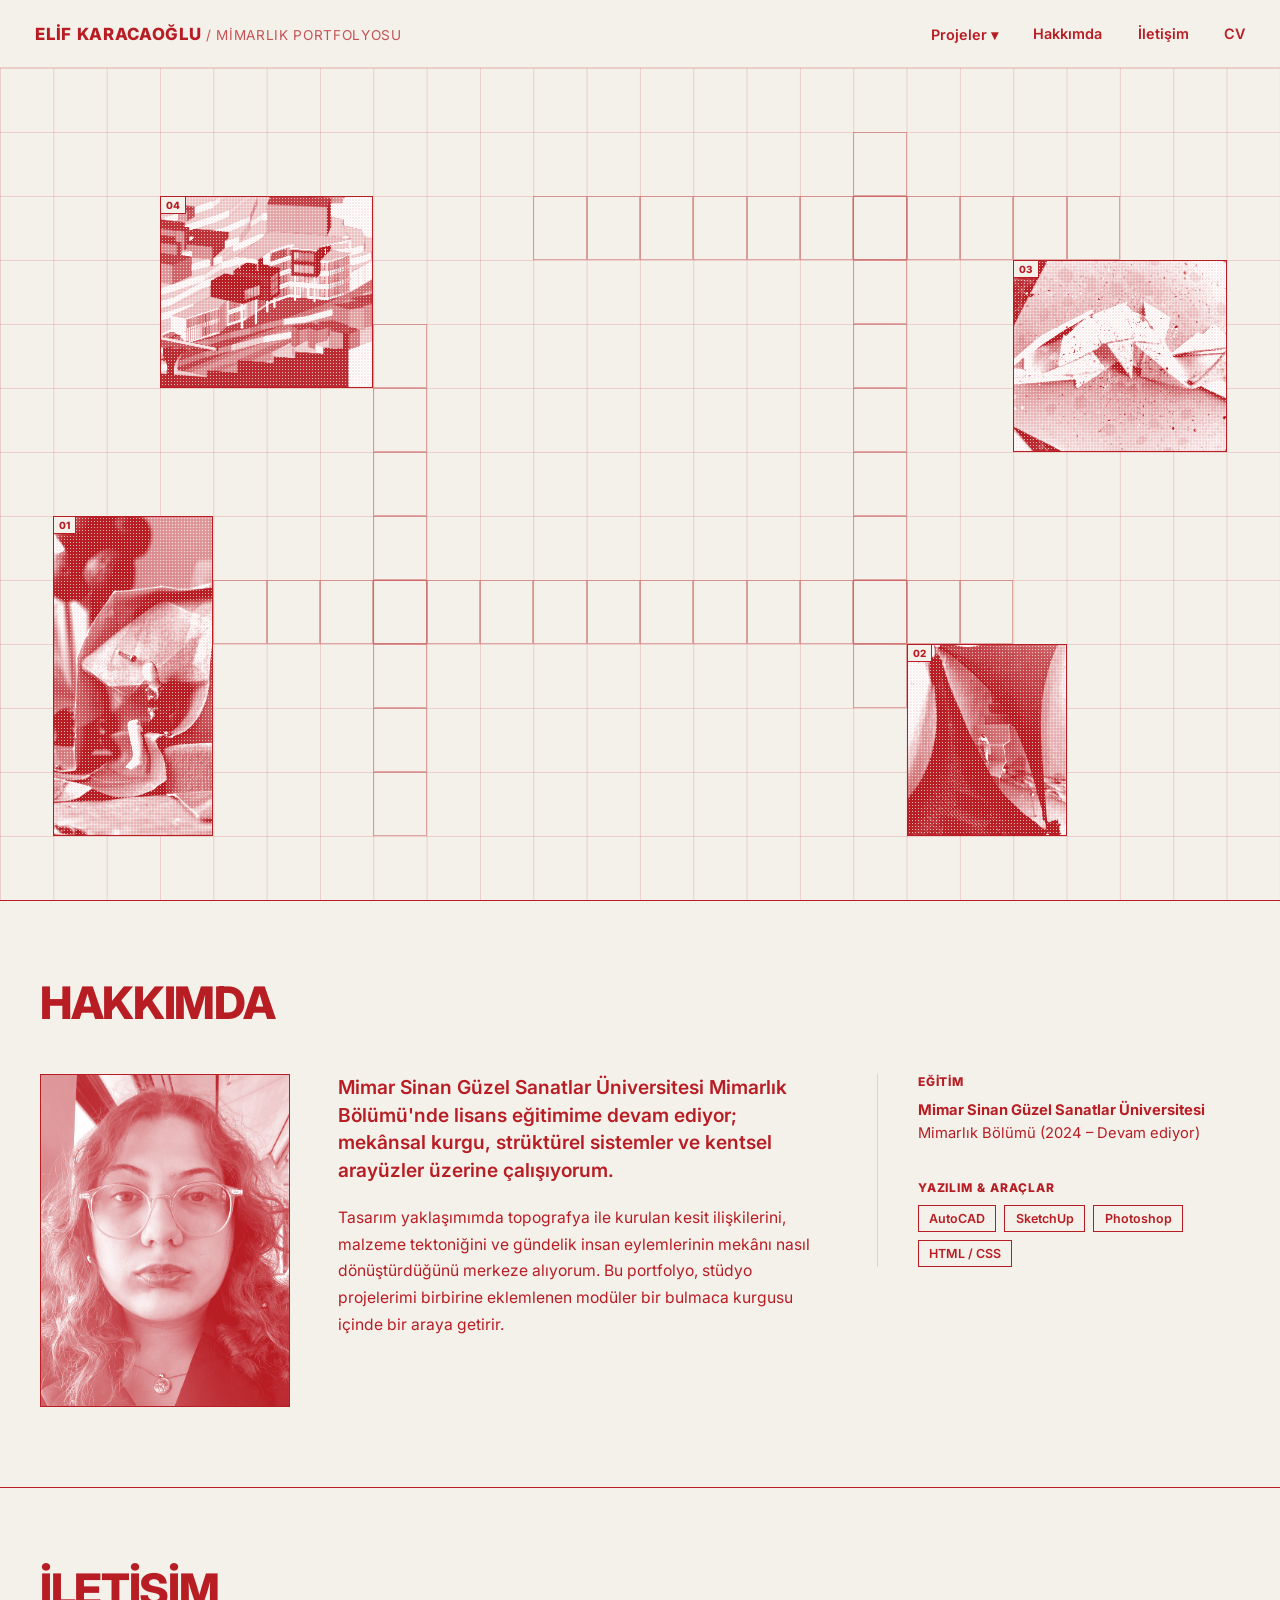
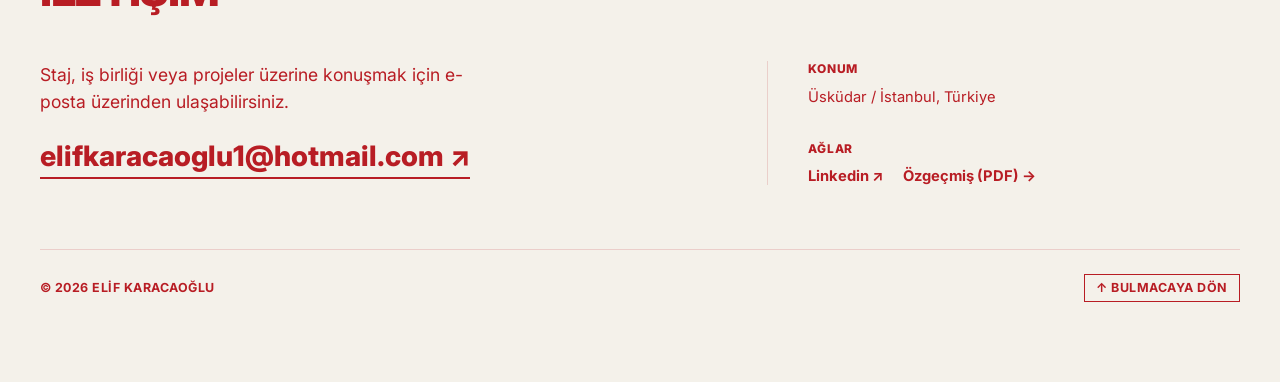
==== index.html @ 8472813e "Add files via upload" ====
<!DOCTYPE html>
<html lang="tr">
<head>
  <meta charset="UTF-8">
  <meta name="viewport" content="width=device-width, initial-scale=1.0">
  <title>Elif Karacaoğlu | Mimari Portfolyo</title>
  <link rel="preconnect" href="https://fonts.googleapis.com">
  <link rel="preconnect" href="https://fonts.gstatic.com" crossorigin>
  <link href="https://fonts.googleapis.com/css2?family=Inter:wght@400;500;700;800&display=swap" rel="stylesheet">
  <link rel="stylesheet" href="styles.css">
</head>
<body id="ust">

  <!-- ÜST MENÜ -->
  <header class="top-nav">
    <input type="checkbox" id="menu-toggle" class="menu-toggle">
    <label for="menu-toggle" class="hamburger" aria-label="Menüyü Aç">
      <span></span>
      <span></span>
      <span></span>
    </label>

    <a href="#ust" class="brand-name">ELİF KARACAOĞLU <span class="brand-sub">/ MİMARLIK PORTFOLYOSU</span></a>

    <nav class="nav-links">
      <div class="dropdown">
        <button class="drop-btn">Projeler ▾</button>
        <div class="dropdown-content">
          <a href="eylemleri-bukmek.html">01. Eylemleri Bükmek</a>
          <a href="parazit-membranlar.html">02. Parazit Membranlar</a>
          <a href="denge-kabugu.html">03. Denge Kabuğu</a>
          <a href="derkenar.html">04. Derkenar</a>
        </div>
      </div>
      <a href="#hakkimda">Hakkımda</a>
      <a href="#iletisim">İletişim</a>
      <!-- Aynı pencerede doğrudan PDF açar (cv.pdf dosyasını index.html yanına koymalısın) -->
      <a href="ElifKARACAOĞLU_CV.pdf" target="_blank">CV</a>
    </nav>
  </header>

  <!-- 1. EKRAN: TAM EKRAN 24x13 ÇENGEL BULMACA IZGARA ALANI -->
  <main class="crossword-grid">

    <!-- 01. EYLEMLERİ BÜKMEK -->
    <input type="radio" name="mobile-clue" id="clue-1" class="clue-radio">
    <a href="eylemleri-bukmek.html" class="project-pair">
      <div class="image-block img-eylemler">
        <span class="img-tag">01</span>
        <img src="merhaba.jpeg" alt="Eylemleri Bükmek Projesi">
      </div>
      <div class="word-strip word-eylemler">
        <span class="letter-cell">E</span>
        <span class="letter-cell">Y</span>
        <span class="letter-cell">L</span>
        <span class="letter-cell">E</span>
        <span class="letter-cell">M</span>
        <span class="letter-cell">L</span>
        <span class="letter-cell">E</span>
        <span class="letter-cell">R</span>
        <span class="letter-cell">İ</span>
        <span class="letter-cell">B</span>
        <span class="letter-cell">Ü</span>
        <span class="letter-cell">K</span>
        <span class="letter-cell">M</span>
        <span class="letter-cell">E</span>
        <span class="letter-cell">K</span>
      </div>
    </a>
    <label for="clue-1" class="mobile-tap-trigger img-eylemler" aria-label="01 İpucunu Aç"></label>

    <!-- 02. PARAZİT MEMBRANLAR -->
    <input type="radio" name="mobile-clue" id="clue-2" class="clue-radio">
    <a href="parazit-membranlar.html" class="project-pair">
      <div class="image-block img-parazit">
        <span class="img-tag">02</span>
        <img src="dört.jpeg" alt="Parazit Membranlar Projesi">
      </div>
      <div class="word-strip word-parazit">
        <span class="letter-cell">P</span>
        <span class="letter-cell">A</span>
        <span class="letter-cell">R</span>
        <span class="letter-cell">A</span>
        <span class="letter-cell">Z</span>
        <span class="letter-cell">İ</span>
        <span class="letter-cell">T</span>
        <span class="letter-cell">M</span>
        <span class="letter-cell">.</span>
      </div>
    </a>
    <label for="clue-2" class="mobile-tap-trigger img-parazit" aria-label="02 İpucunu Aç"></label>

    <!-- 03. DENGE KABUĞU -->
    <input type="radio" name="mobile-clue" id="clue-3" class="clue-radio">
    <a href="denge-kabugu.html" class="project-pair">
      <div class="image-block img-denge">
        <span class="img-tag">03</span>
        <img src="üç.jpg" alt="Denge Kabuğu Projesi">
      </div>
      <div class="word-strip word-denge">
        <span class="letter-cell">D</span>
        <span class="letter-cell">E</span>
        <span class="letter-cell">N</span>
        <span class="letter-cell">G</span>
        <span class="letter-cell">E</span>
        <span class="letter-cell">K</span>
        <span class="letter-cell">A</span>
        <span class="letter-cell">B</span>
        <span class="letter-cell">U</span>
        <span class="letter-cell">Ğ</span>
        <span class="letter-cell">U</span>
      </div>
    </a>
    <label for="clue-3" class="mobile-tap-trigger img-denge" aria-label="03 İpucunu Aç"></label>

    <!-- 04. DERKENAR -->
    <input type="radio" name="mobile-clue" id="clue-4" class="clue-radio">
    <a href="derkenar.html" class="project-pair">
      <div class="image-block img-derkenar">
        <span class="img-tag">04</span>
        <img src="model.jpg" alt="Derkenar Projesi">
      </div>
      <div class="word-strip word-derkenar">
        <span class="letter-cell">D</span>
        <span class="letter-cell">E</span>
        <span class="letter-cell">R</span>
        <span class="letter-cell">K</span>
        <span class="letter-cell">E</span>
        <span class="letter-cell">N</span>
        <span class="letter-cell">A</span>
        <span class="letter-cell">R</span>
      </div>
    </a>
    <label for="clue-4" class="mobile-tap-trigger img-derkenar" aria-label="04 İpucunu Aç"></label>

  </main>

  <!-- 2. BÖLÜM: HAKKIMDA (SOLDA FOTOĞRAF + ORTADA METİN + SAĞDA EĞİTİM & ARAÇLAR) -->
  <section id="hakkimda" class="editorial-section">
    <div class="section-inner">
      <div class="section-header">
        <h2>HAKKIMDA</h2>
      </div>

      <div class="about-grid">
        <!-- SOL SÜTUN: PROFİL FOTOĞRAFI -->
        <div class="about-photo">
          <!-- Kendi fotoğrafını index.html ile aynı klasöre koyup adını buraya yaz -->
          <img src="kendim.jpeg" alt="Elif Karacaoğlu">
        </div>

        <!-- ORTA SÜTUN: BİYOGRAFİ METNİ -->
        <div class="about-bio">
          <p class="lead-text">
            Mimar Sinan Güzel Sanatlar Üniversitesi Mimarlık Bölümü'nde lisans eğitimime devam ediyor; mekânsal kurgu, strüktürel sistemler ve kentsel arayüzler üzerine çalışıyorum.
          </p>
          <p>
            Tasarım yaklaşımımda topografya ile kurulan kesit ilişkilerini, malzeme tektoniğini ve gündelik insan eylemlerinin mekânı nasıl dönüştürdüğünü merkeze alıyorum. Bu portfolyo, stüdyo projelerimi birbirine eklemlenen modüler bir bulmaca kurgusu içinde bir araya getirir.
          </p>
        </div>

        <!-- SAĞ SÜTUN: EĞİTİM VE YAZILIMLAR -->
        <div class="about-meta">
          <div class="meta-group">
            <h3>EĞİTİM</h3>
            <p><strong>Mimar Sinan Güzel Sanatlar Üniversitesi</strong><br>Mimarlık Bölümü (2024 – Devam ediyor)</p>
          </div>

          <div class="meta-group">
            <h3>YAZILIM & ARAÇLAR</h3>
            <ul class="tag-list">
              <li>AutoCAD</li>
              <li>SketchUp</li>
              <li>Photoshop</li>
              <li>HTML / CSS</li>
            </ul>
          </div>
        </div>
      </div>
    </div>
  </section>

  <!-- 3. BÖLÜM: İLETİŞİM -->
  <section id="iletisim" class="editorial-section contact-section">
    <div class="section-inner">
      <div class="section-header">
        <h2>İLETİŞİM</h2>
      </div>

      <div class="contact-grid">
        <div class="contact-statement">
          <p>Staj, iş birliği veya projeler üzerine konuşmak için e-posta üzerinden ulaşabilirsiniz.</p>
          <a href="mailto:elifkaracaoglu1@hotmail.com" class="mail-link">elifkaracaoglu1@hotmail.com ↗</a>
        </div>

        <div class="contact-links">
          <div class="meta-group">
            <h3>KONUM</h3>
            <p>Üsküdar / İstanbul, Türkiye</p>
          </div>
          <div class="meta-group">
            <h3>AĞLAR</h3>
            <div class="social-row">
              <a href="https://www.linkedin.com/in/elif-karacaoğlu-8b605b373" target="_blank" rel="noopener">Linkedin ↗</a>
              <a href="cv.pdf">Özgeçmiş (PDF) →</a>
            </div>
          </div>
        </div>
      </div>

      <footer class="bottom-bar">
        <span>© 2026 ELİF KARACAOĞLU</span>
        <a href="#ust" class="back-to-top">↑ BULMACAYA DÖN</a>
      </footer>
    </div>
  </section>

</body>
</html>
---- styles.css ----
:root {
  --bg-paper: #F4F1EA;                   /* Sıcak kağıt zemini */
  --ink-red: #B81D24;                    /* Monokrom baskı kırmızısı */
  --grid-faint: rgba(184, 29, 36, 0.16); /* Silik arka plan ızgarası */
  --nav-height: 68px;
}

* {
  box-sizing: border-box;
  margin: 0;
  padding: 0;
}

/* =========================================================
   YUMUŞAK KAYDIRMA VE TEMEL SAYFA YAPISI
   ========================================================= */
html {
  scroll-behavior: smooth;
  background-color: var(--bg-paper);
}

body {
  width: 100%;
  overflow-x: hidden;
  background-color: var(--bg-paper);
  color: var(--ink-red);
  font-family: 'Inter', -apple-system, BlinkMacSystemFont, sans-serif;
}

/* =========================================================
   ÜST MENÜ (YAPIŞKAN NAVBAR)
   ========================================================= */
.top-nav {
  height: var(--nav-height);
  width: 100%;
  background-color: var(--bg-paper);
  border-bottom: 1px solid var(--grid-faint);
  padding: 0 2.2rem;
  display: flex;
  align-items: center;
  justify-content: space-between;
  position: sticky;
  top: 0;
  z-index: 30;
}

.brand-name {
  text-decoration: none;
  color: var(--ink-red);
  font-weight: 800;
  font-size: 1.05rem;
  letter-spacing: 0.04em;
}

.brand-sub {
  font-weight: 400;
  font-size: 0.85rem;
  opacity: 0.75;
}

.nav-links {
  display: flex;
  align-items: center;
  gap: 2.2rem;
}

.nav-links a, .drop-btn {
  text-decoration: none;
  color: var(--ink-red);
  font-size: 0.9rem;
  font-weight: 600;
  background: none;
  border: none;
  cursor: pointer;
  font-family: inherit;
  transition: opacity 0.2s ease;
}

.nav-links a:hover, .drop-btn:hover {
  opacity: 0.6;
}

.dropdown {
  position: relative;
  display: inline-block;
}

.dropdown-content {
  display: none;
  position: absolute;
  right: 0;
  top: 100%;
  padding-top: 0.75rem;
  min-width: 220px;
  z-index: 40;
}

.dropdown-content a {
  display: block;
  background-color: var(--bg-paper);
  border: 1px solid var(--ink-red);
  border-bottom: none;
  padding: 0.65rem 0.9rem;
  font-size: 0.82rem;
}

.dropdown-content a:last-child {
  border-bottom: 1px solid var(--ink-red);
}

.dropdown-content a:hover {
  background-color: var(--ink-red);
  color: var(--bg-paper);
  opacity: 1;
}

.dropdown:hover .dropdown-content {
  display: block;
}

.menu-toggle, .hamburger {
  display: none;
}

/* =========================================================
   1. EKRAN: 24x13 TAM EKRAN ÇENGEL BULMACA IZGARA ALANI
   ========================================================= */
.crossword-grid {
  width: 100%;
  height: calc(100vh - var(--nav-height));
  display: grid;
  grid-template-columns: repeat(24, 1fr);
  grid-template-rows: repeat(13, 1fr);
  position: relative;

  background-image:
    linear-gradient(to right, var(--grid-faint) 1px, transparent 1px),
    linear-gradient(to bottom, var(--grid-faint) 1px, transparent 1px);
  background-size: calc(100% / 24) calc(100% / 13);
}

.project-pair {
  display: contents;
  text-decoration: none;
  color: inherit;
}

.word-strip {
  display: grid;
  z-index: 5;
}

/* Başlangıçta harfler gizli, sadece boş bulmaca kutuları görünür */
.letter-cell {
  display: flex;
  align-items: center;
  justify-content: center;
  font-weight: 800;
  font-size: clamp(0.95rem, 1.45vw, 1.55rem);
  color: transparent;
  border: 1px solid rgba(184, 29, 36, 0.35);
  text-transform: uppercase;
  user-select: none;
  transition: background-color 0.25s ease, color 0.25s ease, border-color 0.25s ease;
}

/* Fotoğrafın üzerine gelindiğinde arka plan zeminle aynı kalır, harfler kırmızı görünür */
.image-block:hover + .word-strip .letter-cell {
  background-color: var(--bg-paper);
  color: var(--ink-red);
  border-color: var(--ink-red);
}

/* =========================================================
   NOKTALAŞMIŞ (HALFTONE / RISOGRAPH) KIRMIZI FOTOĞRAF KUTULARI
   ========================================================= */
.image-block {
  border: 1px solid var(--ink-red);
  overflow: hidden;
  background-color: var(--ink-red);
  position: relative;
  z-index: 2;
  transition: background-color 0.35s ease;
}

.img-tag {
  position: absolute;
  top: 0;
  left: 0;
  background-color: var(--bg-paper);
  color: var(--ink-red);
  border-right: 1px solid var(--ink-red);
  border-bottom: 1px solid var(--ink-red);
  padding: 2px 5px;
  font-size: 0.62rem;
  font-weight: 800;
  z-index: 4;
}

.image-block img {
  width: 100%;
  height: 100%;
  object-fit: cover;
  display: block;
  filter: grayscale(100%) contrast(175%) brightness(112%);
  mix-blend-mode: screen;
  transition: filter 0.35s ease, transform 0.4s ease;
}

.image-block::after {
  content: "";
  position: absolute;
  inset: 0;
  pointer-events: none;
  background-image:
    radial-gradient(rgba(244, 241, 234, 0.72) 1px, transparent 1px),
    radial-gradient(rgba(184, 29, 36, 0.35) 1px, transparent 1px);
  background-size: 3px 3px;
  background-position: 0 0, 1.5px 1.5px;
  z-index: 3;
  transition: opacity 0.35s ease;
}

.project-pair:hover .image-block {
  background-color: transparent;
}

.project-pair:hover .image-block img {
  filter: grayscale(0%) contrast(100%) brightness(100%);
  mix-blend-mode: normal;
  transform: scale(1.03);
}

.project-pair:hover .image-block::after {
  opacity: 0;
}

/* =========================================================
   ÇİZİMDEKİ KOORDİNAT YERLEŞİMLERİ (24x13)
   ========================================================= */
.img-eylemler {
  grid-column: 2 / 5;
  grid-row: 8 / 13;
}
.word-eylemler {
  grid-column: 5 / 20;
  grid-row: 9;
  grid-template-columns: repeat(15, 1fr);
}

.img-parazit {
  grid-column: 18 / 21;
  grid-row: 10 / 13;
}
.word-parazit {
  grid-column: 17;
  grid-row: 2 / 11;
  grid-template-rows: repeat(9, 1fr);
}

.img-denge {
  grid-column: 20 / 24;
  grid-row: 4 / 7;
}
.word-denge {
  grid-column: 11 / 22;
  grid-row: 3;
  grid-template-columns: repeat(11, 1fr);
}

.img-derkenar {
  grid-column: 4 / 8;
  grid-row: 3 / 6;
}
.word-derkenar {
  grid-column: 8;
  grid-row: 5 / 13;
  grid-template-rows: repeat(8, 1fr);
}

/* =========================================================
   IZGARA SONRASI BÖLÜMLER: HAKKIMDA VE İLETİŞİM
   ========================================================= */
.editorial-section {
  width: 100%;
  border-top: 1px solid var(--ink-red);
  padding: 5rem 2.2rem;
  scroll-margin-top: var(--nav-height);
}

.section-inner {
  max-width: 1200px;
  margin: 0 auto;
}

.section-header {
  margin-bottom: 3rem;
}

.section-index {
  display: block;
  font-size: 0.75rem;
  font-weight: 700;
  letter-spacing: 0.08em;
  margin-bottom: 0.4rem;
}

.section-header h2 {
  font-size: clamp(2rem, 3.5vw, 3.2rem);
  font-weight: 800;
  letter-spacing: -0.03em;
  line-height: 1;
}

/* Hakkımda 3 Sütunlu Düzen (Sol: Fotoğraf / Orta: Metin / Sağ: Eğitim & Araçlar) */
.about-grid {
  display: grid;
  grid-template-columns: 250px 1.35fr 1fr;
  gap: 3rem;
  align-items: start;
}

.about-photo {
  width: 100%;
  aspect-ratio: 3 / 4;
  border: 1px solid var(--ink-red);
  background-color: var(--ink-red);
  overflow: hidden;
  position: relative;
}

.about-photo img {
  width: 100%;
  height: 100%;
  object-fit: cover;
  display: block;
  filter: grayscale(100%) contrast(135%) brightness(106%);
  mix-blend-mode: screen;
  transition: filter 0.35s ease, mix-blend-mode 0.35s ease;
}

/* Fotoğrafın üzerine gelindiğinde gerçek renklerine döner */
.about-photo:hover {
  background-color: transparent;
}

.about-photo:hover img {
  filter: grayscale(0%) contrast(100%) brightness(100%);
  mix-blend-mode: normal;
}

.about-bio {
  display: flex;
  flex-direction: column;
  gap: 1.25rem;
  font-size: 0.98rem;
  line-height: 1.7;
}

.about-bio .lead-text {
  font-size: 1.2rem;
  font-weight: 600;
  line-height: 1.45;
}

.about-meta {
  display: flex;
  flex-direction: column;
  gap: 2.2rem;
  border-left: 1px solid var(--grid-faint);
  padding-left: 2.5rem;
}

.meta-group h3 {
  font-size: 0.75rem;
  font-weight: 800;
  letter-spacing: 0.08em;
  margin-bottom: 0.65rem;
}

.meta-group p {
  font-size: 0.92rem;
  line-height: 1.55;
}

.tag-list {
  list-style: none;
  display: flex;
  flex-wrap: wrap;
  gap: 0.5rem;
}

.tag-list li {
  border: 1px solid var(--ink-red);
  padding: 0.3rem 0.65rem;
  font-size: 0.78rem;
  font-weight: 600;
}

/* İletişim Bölümü */
.contact-grid {
  display: grid;
  grid-template-columns: 1.4fr 1fr;
  gap: 4rem;
  padding-bottom: 4rem;
}

.contact-statement p {
  font-size: 1.1rem;
  line-height: 1.55;
  max-width: 460px;
  margin-bottom: 1.5rem;
}

.mail-link {
  display: inline-block;
  font-size: clamp(1.2rem, 2.2vw, 1.95rem);
  font-weight: 800;
  color: var(--ink-red);
  text-decoration: none;
  border-bottom: 2px solid var(--ink-red);
  padding-bottom: 0.25rem;
  transition: background-color 0.2s ease, color 0.2s ease;
}

.mail-link:hover {
  background-color: var(--ink-red);
  color: var(--bg-paper);
}

.contact-links {
  display: flex;
  flex-direction: column;
  gap: 2rem;
  border-left: 1px solid var(--grid-faint);
  padding-left: 2.5rem;
}

.social-row {
  display: flex;
  flex-wrap: wrap;
  gap: 1.25rem;
}

.social-row a {
  color: var(--ink-red);
  text-decoration: none;
  font-size: 0.92rem;
  font-weight: 700;
}

.social-row a:hover {
  text-decoration: underline;
}

/* Alt Bilgi ve Yukarı Dönüş Çubuğu */
.bottom-bar {
  border-top: 1px solid var(--grid-faint);
  padding-top: 1.5rem;
  display: flex;
  justify-content: space-between;
  align-items: center;
  font-size: 0.78rem;
  font-weight: 700;
  letter-spacing: 0.04em;
}

.back-to-top {
  color: var(--ink-red);
  text-decoration: none;
  padding: 0.35rem 0.7rem;
  border: 1px solid var(--ink-red);
  transition: background-color 0.2s ease, color 0.2s ease;
}

.back-to-top:hover {
  background-color: var(--ink-red);
  color: var(--bg-paper);
}

/* =========================================================
   PROJE DETAY SAYFASI DÜZENİ (FOTOĞRAF YANINA YAZI)
   ========================================================= */

.project-detail-container {
  max-width: 1360px;
  width: 100%;
  margin: 0 auto;
  padding: 3rem 2.2rem 5rem;
  display: grid;
  grid-template-columns: minmax(0, 1.45fr) 1fr; /* Yatay kaydırmanın taşmasını kesin olarak önler */
  gap: 4rem;
  align-items: start;
}

.detail-gallery {
  display: flex;
  flex-direction: column; /* Kategorileri alt alta dizer */
  gap: 2.5rem;
  width: 100%;
  min-width: 0;
}

/* Her kategori kutusu kendi içinde sağa doğru kaydırılır */
.detail-figure {
  display: inline-grid;
  grid-auto-flow: column;
  grid-template-rows: auto auto;
  column-gap: 0.75rem;
  width: fit-content;
  max-width: 100%; /* Sütun genişliğini aştığı anda yatay kaydırmayı başlatır */
  overflow-x: auto;
  border: 1px solid var(--ink-red);
  background-color: var(--bg-paper);
  scroll-snap-type: x mandatory;
  scrollbar-width: thin;
  scrollbar-color: var(--ink-red) transparent;
}

.detail-figure::-webkit-scrollbar {
  height: 5px;
}

.detail-figure::-webkit-scrollbar-track {
  background: var(--grid-faint);
}

.detail-figure::-webkit-scrollbar-thumb {
  background: var(--ink-red);
}

.detail-figure img {
  grid-row: 1;
  height: 360px;
  width: auto;
  display: block;
  scroll-snap-align: start;
}

.detail-figure figcaption {
  grid-row: 2;
  grid-column: 1 / -1;
  padding: 0.65rem 0.9rem;
  font-size: 0.78rem;
  font-weight: 600;
  border-top: 1px solid var(--ink-red);
  letter-spacing: 0.02em;
}

.detail-info {
  position: sticky;
  top: calc(var(--nav-height) + 3rem);
  display: flex;
  flex-direction: column;
  gap: 1.75rem;
}

.detail-kicker {
  font-size: 0.78rem;
  font-weight: 700;
  letter-spacing: 0.08em;
  text-transform: uppercase;
}

.detail-title {
  font-size: clamp(2rem, 3.2vw, 3rem);
  font-weight: 800;
  line-height: 1.02;
  letter-spacing: -0.03em;
  margin-top: 0.35rem;
}

.spec-list {
  border-top: 1px solid var(--ink-red);
  border-bottom: 1px solid var(--ink-red);
  padding: 1rem 0;
  display: grid;
  grid-template-columns: 1fr 1fr;
  gap: 0.85rem 1.5rem;
  font-size: 0.84rem;
}

.spec-item span {
  display: block;
  font-size: 0.7rem;
  text-transform: uppercase;
  opacity: 0.7;
  margin-bottom: 0.15rem;
}

.detail-description {
  font-size: 0.95rem;
  line-height: 1.65;
  display: flex;
  flex-direction: column;
  gap: 1rem;
}

.detail-nav-footer {
  display: flex;
  justify-content: space-between;
  padding-top: 1.5rem;
  border-top: 1px solid var(--grid-faint);
  font-size: 0.85rem;
  font-weight: 700;
}

.detail-nav-footer a {
  color: var(--ink-red);
  text-decoration: none;
}

.detail-nav-footer a:hover {
  text-decoration: underline;
}

.clue-radio,
.mobile-tap-trigger,
.mobile-open-badge {
  display: none;
}


/* =========================================================
   MOBİL UYUMLULUK (768px ve altı)
   ========================================================= */
@media (max-width: 768px) {
  .top-nav {
    padding: 0 1.25rem;
  }

  .brand-sub {
    display: none;
  }

  .hamburger {
    display: flex;
    flex-direction: column;
    justify-content: space-between;
    width: 24px;
    height: 16px;
    cursor: pointer;
  }

  .hamburger span {
    display: block;
    height: 2px;
    width: 100%;
    background-color: var(--ink-red);
  }

  .nav-links {
    display: none;
    position: absolute;
    top: var(--nav-height);
    left: 0;
    width: 100%;
    background-color: var(--bg-paper);
    border-bottom: 1px solid var(--ink-red);
    flex-direction: column;
    align-items: flex-start;
    padding: 1.25rem;
    gap: 1rem;
  }

  .menu-toggle:checked ~ .nav-links {
    display: flex;

  }

/* Mobil menüde Projeler listesinin sola taşmasını önler ve alta doğru açar */
  .dropdown {
    width: 100%;
  }

  .dropdown-content {
    position: static;
    width: 100%;
    min-width: unset;
    padding-top: 0.6rem;
    padding-left: 0.75rem;
  }

  .dropdown:hover .dropdown-content,
  .dropdown:focus-within .dropdown-content {
    display: block;
  }

 /* MOBİL DİKEY 18x26 ÇENGEL BULMACA DÜZENİ */
  .crossword-grid {
    height: calc(100svh - var(--nav-height));
    min-height: 620px;
    grid-template-columns: repeat(19, 1fr);
    grid-template-rows: repeat(26, 1fr);
    background-size: calc(100% / 19) calc(100% / 26);
  }

.letter-cell {
    font-size: 0.72rem;
  }

  /* Fotoğrafın üzerine oturan ilk dokunma katmanı */
  .mobile-tap-trigger {
    display: block;
    z-index: 10;
    cursor: pointer;
  }

  /* İlk dokunuşta harfleri kırmızı olarak açar */
  .clue-radio:checked + .project-pair .letter-cell {
    background-color: var(--bg-paper);
    color: var(--ink-red);
    border-color: var(--ink-red);
  }

  /* İlk dokunuşta fotoğrafı renklendirir */
  .clue-radio:checked + .project-pair .image-block {
    background-color: transparent;
  }

  .clue-radio:checked + .project-pair .image-block img {
    filter: grayscale(0%) contrast(100%) brightness(100%);
    mix-blend-mode: normal;
  }

  .clue-radio:checked + .project-pair .image-block::after {
    opacity: 0;
  }

  /* İlk dokunuştan sonra koruma katmanını kaldırır ki 2. dokunuşta link açılsın */
  .clue-radio:checked + .project-pair + .mobile-tap-trigger {
    display: none;
  }

  .clue-radio:checked + .project-pair .mobile-open-badge {
    display: block;
    position: absolute;
    bottom: 0;
    right: 0;
    background-color: var(--ink-red);
    color: var(--bg-paper);
    font-size: 0.6rem;
    font-weight: 700;
    padding: 3px 6px;
    z-index: 5;
  }

  /* 01. EYLEMLERİ BÜKMEK */
  .img-eylemler {
    grid-column: 2 / 5;
    grid-row: 17 / 24;
  }
  .word-eylemler {
    grid-column: 2 / 17;
    grid-row: 16;
  }

  /* 02. PARAZİT MEMBRANLAR */
  .img-parazit {
    grid-column: 11 / 18;
    grid-row: 18 / 25;
  }
  .word-parazit {
    grid-column: 14;
    grid-row: 9 / 18;
  }

  /* 03. DENGE KABUĞU */
  .img-denge {
    grid-column: 12 / 18;
    grid-row: 3 / 9;
  }
  .word-denge {
    grid-column: 8 / 19;
    grid-row: 10;
  }

  /* 04. DERKENAR */
  .img-derkenar {
    grid-column: 2 / 7;
    grid-row: 6 / 12;
  }
  .word-derkenar {
    grid-column: 5;
    grid-row: 12 / 20;
  }

  .editorial-section {
    padding: 3.5rem 1.25rem;
  }

  .about-grid,
  .contact-grid,
  .project-detail-container {
    grid-template-columns: 1fr;
    gap: 2.2rem;
  }

  .about-photo {
    max-width: 240px;
  }

  .about-meta,
  .contact-links {
    border-left: none;
    border-top: 1px solid var(--grid-faint);
    padding-left: 0;
    padding-top: 1.75rem;
  }

  .detail-info {
    position: static;
  }


  .detail-figure img {
    height: 280px;
  }

}
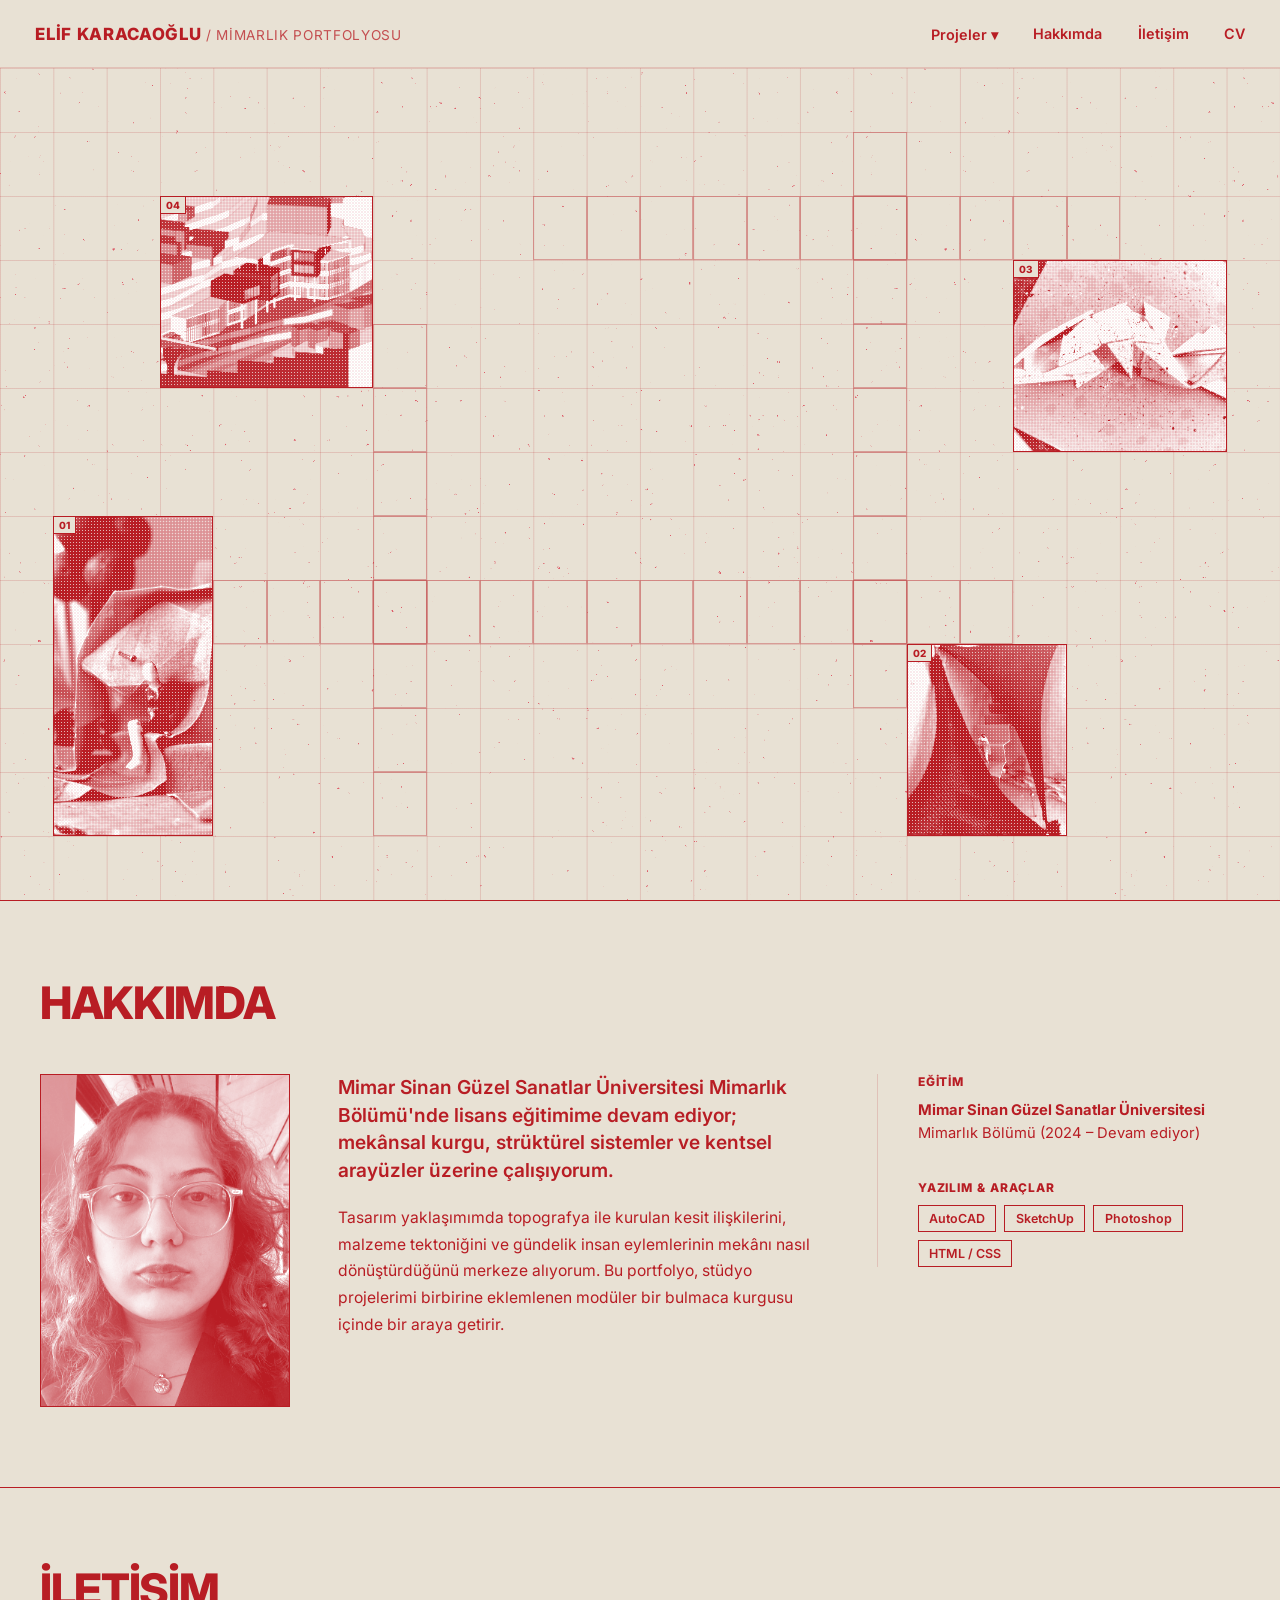
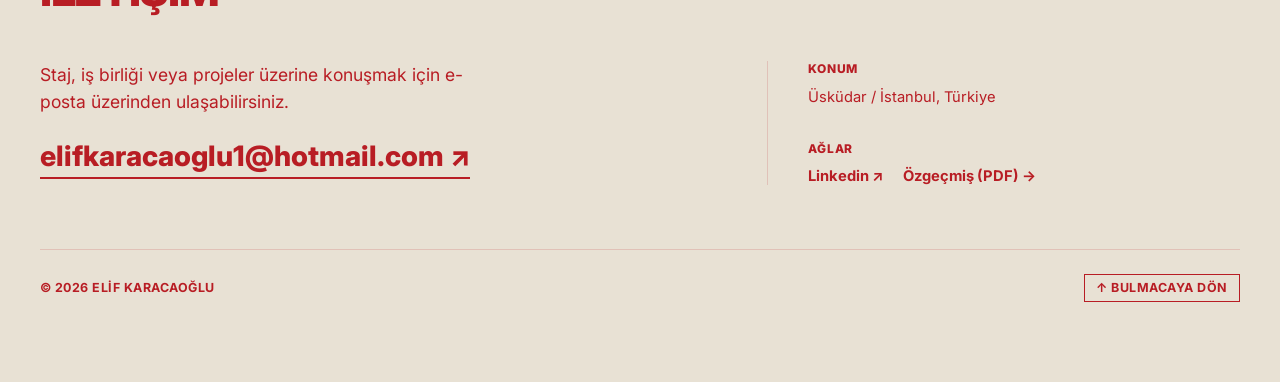
==== commit 6897fdeb: "Add files via upload" ====
--- a/index.html
+++ b/index.html
@@ -34,8 +34,7 @@
       </div>
       <a href="#hakkimda">Hakkımda</a>
       <a href="#iletisim">İletişim</a>
-      <!-- Aynı pencerede doğrudan PDF açar (cv.pdf dosyasını index.html yanına koymalısın) -->
-      <a href="ElifKARACAOĞLU_CV.pdf" target="_blank">CV</a>
+      <a href="elif-karacaoğlu-cv.pdf" target="_blank" rel="noopener noreferrer">CV</a>
     </nav>
   </header>
 
@@ -202,7 +201,7 @@
             <h3>AĞLAR</h3>
             <div class="social-row">
               <a href="https://www.linkedin.com/in/elif-karacaoğlu-8b605b373" target="_blank" rel="noopener">Linkedin ↗</a>
-              <a href="cv.pdf">Özgeçmiş (PDF) →</a>
+              <a href="elif-karacaoğlu-cv.pdf" target="_blank" rel="noopener noreferrer">Özgeçmiş (PDF) →</a>
             </div>
           </div>
         </div>
--- a/styles.css
+++ b/styles.css
@@ -1,5 +1,5 @@
 :root {
-  --bg-paper: #F4F1EA;                   /* Sıcak kağıt zemini */
+  --bg-paper: #e8e1d4;                   /* Sıcak kağıt zemini */
   --ink-red: #B81D24;                    /* Monokrom baskı kırmızısı */
   --grid-faint: rgba(184, 29, 36, 0.16); /* Silik arka plan ızgarası */
   --nav-height: 68px;
@@ -26,6 +26,7 @@
   color: var(--ink-red);
   font-family: 'Inter', -apple-system, BlinkMacSystemFont, sans-serif;
 }
+
 
 /* =========================================================
    ÜST MENÜ (YAPIŞKAN NAVBAR)
@@ -139,6 +140,17 @@
   background-size: calc(100% / 24) calc(100% / 13);
 }
 
+/* Sadece bulmaca alanının altında kalan kağıt noktalaşması */
+.crossword-grid::before {
+  content: "";
+  position: absolute;
+  inset: 0;
+  pointer-events: none;
+  z-index: 1; /* Fotoğrafların (2) ve harf kutularının (5) altında kalır */
+  opacity: 1;
+  background-image: url("data:image/svg+xml,%3Csvg viewBox='0 0 200 200' xmlns='http://www.w3.org/2000/svg'%3E%3Cfilter id='speckle'%3E%3CfeTurbulence type='turbulence' baseFrequency='0.85' numOctaves='2' stitchTiles='stitch'/%3E%3CfeColorMatrix type='matrix' values='0 0 0 0 0.72  0 0 0 0 0.11  0 0 0 0 0.14  8 0 0 0 -5.3'/%3E%3C/filter%3E%3Crect width='100%25' height='100%25' filter='url(%23speckle)'/%3E%3C/svg%3E");
+}
+
 .project-pair {
   display: contents;
   text-decoration: none;
@@ -150,7 +162,6 @@
   z-index: 5;
 }
 
-/* Başlangıçta harfler gizli, sadece boş bulmaca kutuları görünür */
 .letter-cell {
   display: flex;
   align-items: center;
@@ -161,15 +172,48 @@
   border: 1px solid rgba(184, 29, 36, 0.35);
   text-transform: uppercase;
   user-select: none;
-  transition: background-color 0.25s ease, color 0.25s ease, border-color 0.25s ease;
-}
-
-/* Fotoğrafın üzerine gelindiğinde arka plan zeminle aynı kalır, harfler kırmızı görünür */
-.image-block:hover + .word-strip .letter-cell {
+  transition: background-color 0.3s ease, color 0.3s ease, border-color 0.3s ease;
+  transition-delay: 0s;
+}
+
+.image-block:hover + .word-strip .letter-cell,
+.clue-radio:checked + .project-pair .word-strip .letter-cell {
   background-color: var(--bg-paper);
   color: var(--ink-red);
   border-color: var(--ink-red);
 }
+
+/* 0.07s aralıklarla daha yavaş ve akıcı sıralı açılış */
+.image-block:hover + .word-strip .letter-cell:nth-child(1),
+.clue-radio:checked + .project-pair .letter-cell:nth-child(1)  { transition-delay: 0.00s; }
+.image-block:hover + .word-strip .letter-cell:nth-child(2),
+.clue-radio:checked + .project-pair .letter-cell:nth-child(2)  { transition-delay: 0.07s; }
+.image-block:hover + .word-strip .letter-cell:nth-child(3),
+.clue-radio:checked + .project-pair .letter-cell:nth-child(3)  { transition-delay: 0.14s; }
+.image-block:hover + .word-strip .letter-cell:nth-child(4),
+.clue-radio:checked + .project-pair .letter-cell:nth-child(4)  { transition-delay: 0.21s; }
+.image-block:hover + .word-strip .letter-cell:nth-child(5),
+.clue-radio:checked + .project-pair .letter-cell:nth-child(5)  { transition-delay: 0.28s; }
+.image-block:hover + .word-strip .letter-cell:nth-child(6),
+.clue-radio:checked + .project-pair .letter-cell:nth-child(6)  { transition-delay: 0.35s; }
+.image-block:hover + .word-strip .letter-cell:nth-child(7),
+.clue-radio:checked + .project-pair .letter-cell:nth-child(7)  { transition-delay: 0.42s; }
+.image-block:hover + .word-strip .letter-cell:nth-child(8),
+.clue-radio:checked + .project-pair .letter-cell:nth-child(8)  { transition-delay: 0.49s; }
+.image-block:hover + .word-strip .letter-cell:nth-child(9),
+.clue-radio:checked + .project-pair .letter-cell:nth-child(9)  { transition-delay: 0.56s; }
+.image-block:hover + .word-strip .letter-cell:nth-child(10),
+.clue-radio:checked + .project-pair .letter-cell:nth-child(10) { transition-delay: 0.63s; }
+.image-block:hover + .word-strip .letter-cell:nth-child(11),
+.clue-radio:checked + .project-pair .letter-cell:nth-child(11) { transition-delay: 0.70s; }
+.image-block:hover + .word-strip .letter-cell:nth-child(12),
+.clue-radio:checked + .project-pair .letter-cell:nth-child(12) { transition-delay: 0.77s; }
+.image-block:hover + .word-strip .letter-cell:nth-child(13),
+.clue-radio:checked + .project-pair .letter-cell:nth-child(13) { transition-delay: 0.84s; }
+.image-block:hover + .word-strip .letter-cell:nth-child(14),
+.clue-radio:checked + .project-pair .letter-cell:nth-child(14) { transition-delay: 0.91s; }
+.image-block:hover + .word-strip .letter-cell:nth-child(15),
+.clue-radio:checked + .project-pair .letter-cell:nth-child(15) { transition-delay: 0.98s; }
 
 /* =========================================================
    NOKTALAŞMIŞ (HALFTONE / RISOGRAPH) KIRMIZI FOTOĞRAF KUTULARI
@@ -686,17 +730,28 @@
     display: block;
   }
 
- /* MOBİL DİKEY 18x26 ÇENGEL BULMACA DÜZENİ */
+/* MOBİL DİKEY 19x26 ÇENGEL BULMACA DÜZENİ */
   .crossword-grid {
     height: calc(100svh - var(--nav-height));
     min-height: 620px;
-    grid-template-columns: repeat(19, 1fr);
-    grid-template-rows: repeat(26, 1fr);
+    grid-template-columns: repeat(19, minmax(0, 1fr));
+    grid-template-rows: repeat(26, minmax(0, 1fr));
+    /* Safari alt-piksel kaymasını önlemek için ızgara çizgisini tam hücreye oturtur */
     background-size: calc(100% / 19) calc(100% / 26);
-  }
-
-.letter-cell {
+    background-position: top left;
+  }
+
+  .word-strip {
+    width: 100%;
+    height: 100%;
+  }
+
+  .letter-cell {
     font-size: 0.72rem;
+    width: 100%;
+    height: 100%;
+    min-width: 0;
+    min-height: 0;
   }
 
   /* Fotoğrafın üzerine oturan ilk dokunma katmanı */
@@ -745,7 +800,7 @@
     z-index: 5;
   }
 
-  /* 01. EYLEMLERİ BÜKMEK */
+ /* 01. EYLEMLERİ BÜKMEK (15 Harf - Yatay) */
   .img-eylemler {
     grid-column: 2 / 5;
     grid-row: 17 / 24;
@@ -753,9 +808,11 @@
   .word-eylemler {
     grid-column: 2 / 17;
     grid-row: 16;
-  }
-
-  /* 02. PARAZİT MEMBRANLAR */
+    grid-template-columns: repeat(15, minmax(0, 1fr));
+    grid-template-rows: 1fr;
+  }
+
+  /* 02. PARAZİT MEMBRANLAR (9 Harf - Dikey) */
   .img-parazit {
     grid-column: 11 / 18;
     grid-row: 18 / 25;
@@ -763,9 +820,11 @@
   .word-parazit {
     grid-column: 14;
     grid-row: 9 / 18;
-  }
-
-  /* 03. DENGE KABUĞU */
+    grid-template-columns: 1fr;
+    grid-template-rows: repeat(9, minmax(0, 1fr));
+  }
+
+  /* 03. DENGE KABUĞU (11 Harf - Yatay) */
   .img-denge {
     grid-column: 12 / 18;
     grid-row: 3 / 9;
@@ -773,9 +832,11 @@
   .word-denge {
     grid-column: 8 / 19;
     grid-row: 10;
-  }
-
-  /* 04. DERKENAR */
+    grid-template-columns: repeat(11, minmax(0, 1fr));
+    grid-template-rows: 1fr;
+  }
+
+  /* 04. DERKENAR (8 Harf - Dikey) */
   .img-derkenar {
     grid-column: 2 / 7;
     grid-row: 6 / 12;
@@ -783,6 +844,8 @@
   .word-derkenar {
     grid-column: 5;
     grid-row: 12 / 20;
+    grid-template-columns: 1fr;
+    grid-template-rows: repeat(8, minmax(0, 1fr));
   }
 
   .editorial-section {
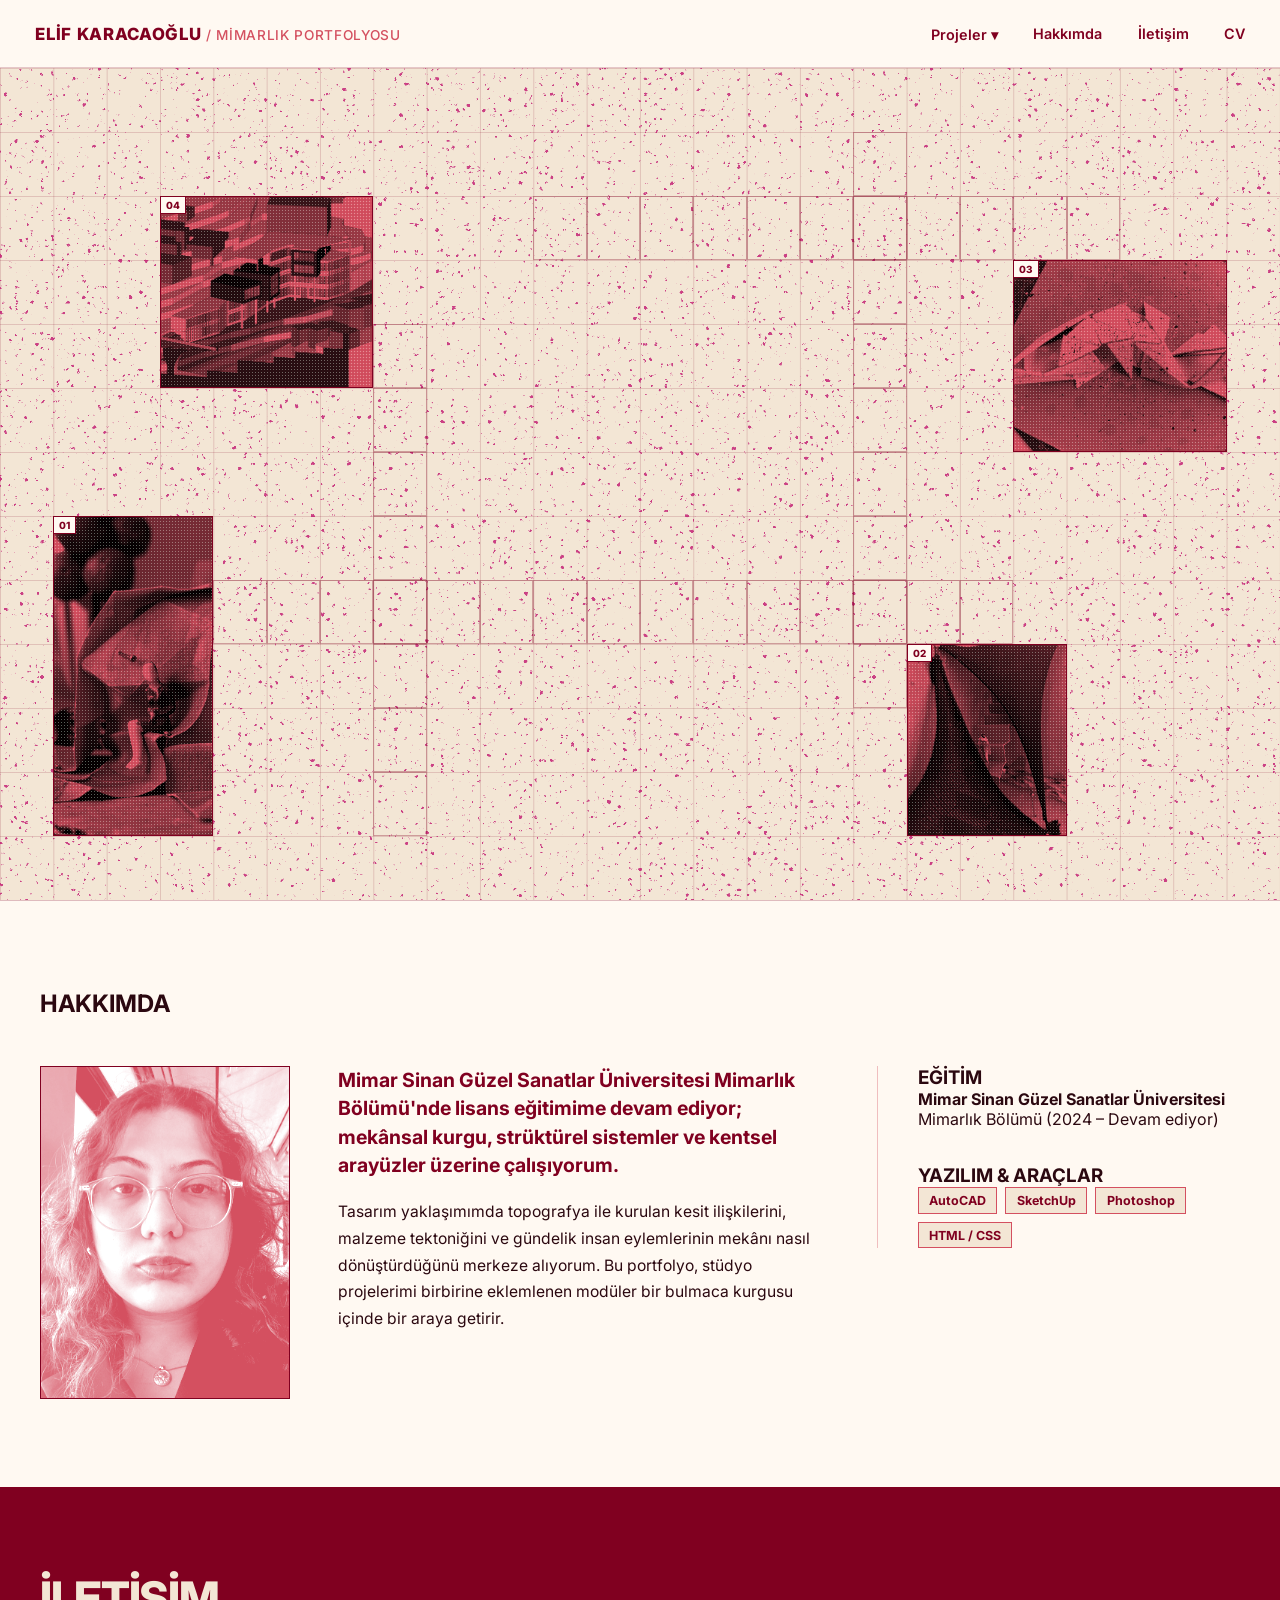
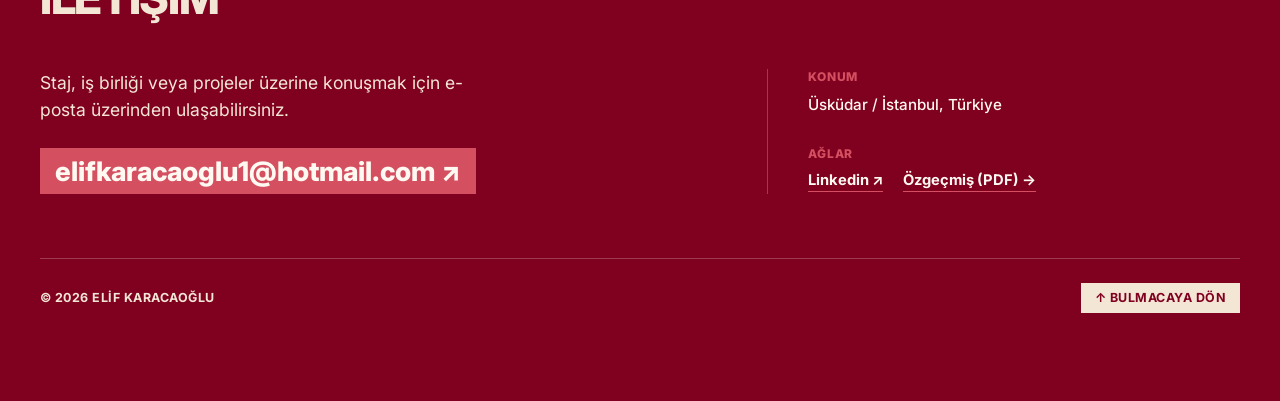
==== commit 8b02b1fa: "Add files via upload" ====
--- a/index.html
+++ b/index.html
@@ -34,7 +34,7 @@
       </div>
       <a href="#hakkimda">Hakkımda</a>
       <a href="#iletisim">İletişim</a>
-      <a href="elif-karacaoğlu-cv.pdf" target="_blank" rel="noopener noreferrer">CV</a>
+      <a href="cv.pdf" target="_blank" rel="noopener noreferrer">CV</a>
     </nav>
   </header>
 
@@ -144,7 +144,6 @@
       <div class="about-grid">
         <!-- SOL SÜTUN: PROFİL FOTOĞRAFI -->
         <div class="about-photo">
-          <!-- Kendi fotoğrafını index.html ile aynı klasöre koyup adını buraya yaz -->
           <img src="kendim.jpeg" alt="Elif Karacaoğlu">
         </div>
 
@@ -201,7 +200,7 @@
             <h3>AĞLAR</h3>
             <div class="social-row">
               <a href="https://www.linkedin.com/in/elif-karacaoğlu-8b605b373" target="_blank" rel="noopener">Linkedin ↗</a>
-              <a href="elif-karacaoğlu-cv.pdf" target="_blank" rel="noopener noreferrer">Özgeçmiş (PDF) →</a>
+              <a href="cv.pdf" target="_blank" rel="noopener noreferrer">Özgeçmiş (PDF) →</a>
             </div>
           </div>
         </div>
--- a/styles.css
+++ b/styles.css
@@ -1,7 +1,10 @@
 :root {
-  --bg-paper: #e8e1d4;                   /* Sıcak kağıt zemini */
-  --ink-red: #B81D24;                    /* Monokrom baskı kırmızısı */
-  --grid-faint: rgba(184, 29, 36, 0.16); /* Silik arka plan ızgarası */
+  --c-burgundy: #800020;                   /* Ana mürekkep, harfler, çizgiler ve koyu blok */
+  --c-rose: #D45060;                       /* Fotoğraf baskı tonu, etiket ve ikincil vurgu */
+  --c-almond: #F3E6D5;                     /* Bulmaca alanı sıcak parşömen kağıdı zemini */
+  --c-ivory: #FFF9F2;                      /* Üst menü, açılan kutular ve Hakkımda zemini */
+  --ink-dark: #2B0810;                     /* Uzun paragraflar için koyu bordo-antrasit */
+  --grid-faint: rgba(128, 0, 32, 0.16);    /* Silik bordo arka plan ızgara çizgisi */
   --nav-height: 68px;
 }
 
@@ -16,26 +19,25 @@
    ========================================================= */
 html {
   scroll-behavior: smooth;
-  background-color: var(--bg-paper);
+  background-color: var(--c-ivory);
 }
 
 body {
   width: 100%;
   overflow-x: hidden;
-  background-color: var(--bg-paper);
-  color: var(--ink-red);
+  background-color: var(--c-ivory);
+  color: var(--ink-dark);
   font-family: 'Inter', -apple-system, BlinkMacSystemFont, sans-serif;
 }
 
-
 /* =========================================================
-   ÜST MENÜ (YAPIŞKAN NAVBAR)
+   ÜST MENÜ (YAPIŞKAN NAVBAR - FİLDİŞİ & BORDO)
    ========================================================= */
 .top-nav {
   height: var(--nav-height);
   width: 100%;
-  background-color: var(--bg-paper);
-  border-bottom: 1px solid var(--grid-faint);
+  background-color: var(--c-ivory);
+  border-bottom: 1px solid rgba(128, 0, 32, 0.2);
   padding: 0 2.2rem;
   display: flex;
   align-items: center;
@@ -47,16 +49,16 @@
 
 .brand-name {
   text-decoration: none;
-  color: var(--ink-red);
+  color: var(--c-burgundy);
   font-weight: 800;
   font-size: 1.05rem;
   letter-spacing: 0.04em;
 }
 
 .brand-sub {
-  font-weight: 400;
+  color: var(--c-rose);
+  font-weight: 500;
   font-size: 0.85rem;
-  opacity: 0.75;
 }
 
 .nav-links {
@@ -67,18 +69,18 @@
 
 .nav-links a, .drop-btn {
   text-decoration: none;
-  color: var(--ink-red);
+  color: var(--c-burgundy);
   font-size: 0.9rem;
   font-weight: 600;
   background: none;
   border: none;
   cursor: pointer;
   font-family: inherit;
-  transition: opacity 0.2s ease;
+  transition: color 0.2s ease;
 }
 
 .nav-links a:hover, .drop-btn:hover {
-  opacity: 0.6;
+  color: var(--c-rose);
 }
 
 .dropdown {
@@ -98,21 +100,21 @@
 
 .dropdown-content a {
   display: block;
-  background-color: var(--bg-paper);
-  border: 1px solid var(--ink-red);
+  background-color: var(--c-ivory);
+  color: var(--c-burgundy);
+  border: 1px solid var(--c-burgundy);
   border-bottom: none;
   padding: 0.65rem 0.9rem;
   font-size: 0.82rem;
 }
 
 .dropdown-content a:last-child {
-  border-bottom: 1px solid var(--ink-red);
+  border-bottom: 1px solid var(--c-burgundy);
 }
 
 .dropdown-content a:hover {
-  background-color: var(--ink-red);
-  color: var(--bg-paper);
-  opacity: 1;
+  background-color: var(--c-burgundy);
+  color: var(--c-ivory);
 }
 
 .dropdown:hover .dropdown-content {
@@ -124,7 +126,7 @@
 }
 
 /* =========================================================
-   1. EKRAN: 24x13 TAM EKRAN ÇENGEL BULMACA IZGARA ALANI
+   1. EKRAN: 24x13 SICAK BADEM & BORDO ÇENGEL BULMACA ALANI
    ========================================================= */
 .crossword-grid {
   width: 100%;
@@ -133,6 +135,7 @@
   grid-template-columns: repeat(24, 1fr);
   grid-template-rows: repeat(13, 1fr);
   position: relative;
+  background-color: var(--c-almond);
 
   background-image:
     linear-gradient(to right, var(--grid-faint) 1px, transparent 1px),
@@ -140,15 +143,15 @@
   background-size: calc(100% / 24) calc(100% / 13);
 }
 
-/* Sadece bulmaca alanının altında kalan kağıt noktalaşması */
+/* Bulmaca zemini altında fotoğraflarla uyumlu bordo mürekkep noktalaşması */
 .crossword-grid::before {
   content: "";
   position: absolute;
   inset: 0;
   pointer-events: none;
-  z-index: 1; /* Fotoğrafların (2) ve harf kutularının (5) altında kalır */
-  opacity: 1;
-  background-image: url("data:image/svg+xml,%3Csvg viewBox='0 0 200 200' xmlns='http://www.w3.org/2000/svg'%3E%3Cfilter id='speckle'%3E%3CfeTurbulence type='turbulence' baseFrequency='0.85' numOctaves='2' stitchTiles='stitch'/%3E%3CfeColorMatrix type='matrix' values='0 0 0 0 0.72  0 0 0 0 0.11  0 0 0 0 0.14  8 0 0 0 -5.3'/%3E%3C/filter%3E%3Crect width='100%25' height='100%25' filter='url(%23speckle)'/%3E%3C/svg%3E");
+  z-index: 1;
+  opacity: 0.72;
+  background-image: url("data:image/svg+xml,%3Csvg viewBox='0 0 200 200' xmlns='http://www.w3.org/2000/svg'%3E%3Cfilter id='speckle'%3E%3CfeTurbulence type='turbulence' baseFrequency='0.8' numOctaves='2' stitchTiles='stitch'/%3E%3CfeColorMatrix type='matrix' values='0 0 0 0 0.50  0 0 0 0 0.00  0 0 0 0 0.13  9 0 0 0 -4.5'/%3E%3C/filter%3E%3Crect width='100%25' height='100%25' filter='url(%23speckle)'/%3E%3C/svg%3E");
 }
 
 .project-pair {
@@ -162,6 +165,7 @@
   z-index: 5;
 }
 
+/* Başlangıçta harfler gizli, ince bordo kutu çizgileri */
 .letter-cell {
   display: flex;
   align-items: center;
@@ -169,21 +173,22 @@
   font-weight: 800;
   font-size: clamp(0.95rem, 1.45vw, 1.55rem);
   color: transparent;
-  border: 1px solid rgba(184, 29, 36, 0.35);
+  border: 1px solid rgba(128, 0, 32, 0.32);
   text-transform: uppercase;
   user-select: none;
   transition: background-color 0.3s ease, color 0.3s ease, border-color 0.3s ease;
   transition-delay: 0s;
 }
 
+/* Üzerine gelindiğinde fildişi kutular açılır, derin bordo harfler görünür */
 .image-block:hover + .word-strip .letter-cell,
 .clue-radio:checked + .project-pair .word-strip .letter-cell {
-  background-color: var(--bg-paper);
-  color: var(--ink-red);
-  border-color: var(--ink-red);
-}
-
-/* 0.07s aralıklarla daha yavaş ve akıcı sıralı açılış */
+  background-color: var(--c-ivory);
+  color: var(--c-burgundy);
+  border-color: var(--c-burgundy);
+}
+
+/* 0.07s aralıklarla sıralı açılış */
 .image-block:hover + .word-strip .letter-cell:nth-child(1),
 .clue-radio:checked + .project-pair .letter-cell:nth-child(1)  { transition-delay: 0.00s; }
 .image-block:hover + .word-strip .letter-cell:nth-child(2),
@@ -216,25 +221,25 @@
 .clue-radio:checked + .project-pair .letter-cell:nth-child(15) { transition-delay: 0.98s; }
 
 /* =========================================================
-   NOKTALAŞMIŞ (HALFTONE / RISOGRAPH) KIRMIZI FOTOĞRAF KUTULARI
+   TEK TİP EDİTORYAL BASKI FOTOĞRAF KUTULARI (ROSE + MULTIPLY)
    ========================================================= */
 .image-block {
-  border: 1px solid var(--ink-red);
+  border: 1px solid var(--c-burgundy);
   overflow: hidden;
-  background-color: var(--ink-red);
+  background-color: var(--c-rose);
   position: relative;
   z-index: 2;
-  transition: background-color 0.35s ease;
+  transition: background-color 0.35s ease, border-color 0.35s ease;
 }
 
 .img-tag {
   position: absolute;
   top: 0;
   left: 0;
-  background-color: var(--bg-paper);
-  color: var(--ink-red);
-  border-right: 1px solid var(--ink-red);
-  border-bottom: 1px solid var(--ink-red);
+  background-color: var(--c-ivory);
+  color: var(--c-burgundy);
+  border-right: 1px solid var(--c-burgundy);
+  border-bottom: 1px solid var(--c-burgundy);
   padding: 2px 5px;
   font-size: 0.62rem;
   font-weight: 800;
@@ -246,8 +251,8 @@
   height: 100%;
   object-fit: cover;
   display: block;
-  filter: grayscale(100%) contrast(175%) brightness(112%);
-  mix-blend-mode: screen;
+  filter: grayscale(100%) contrast(135%) brightness(108%);
+  mix-blend-mode: multiply;
   transition: filter 0.35s ease, transform 0.4s ease;
 }
 
@@ -257,8 +262,8 @@
   inset: 0;
   pointer-events: none;
   background-image:
-    radial-gradient(rgba(244, 241, 234, 0.72) 1px, transparent 1px),
-    radial-gradient(rgba(184, 29, 36, 0.35) 1px, transparent 1px);
+    radial-gradient(rgba(255, 249, 242, 0.36) 1px, transparent 1px),
+    radial-gradient(rgba(128, 0, 32, 0.24) 1px, transparent 1px);
   background-size: 3px 3px;
   background-position: 0 0, 1.5px 1.5px;
   z-index: 3;
@@ -267,6 +272,7 @@
 
 .project-pair:hover .image-block {
   background-color: transparent;
+  border-color: var(--c-burgundy);
 }
 
 .project-pair:hover .image-block img {
@@ -323,13 +329,18 @@
 }
 
 /* =========================================================
-   IZGARA SONRASI BÖLÜMLER: HAKKIMDA VE İLETİŞİM
+   2. BÖLÜM: HAKKIMDA (FİLDİŞİ ZEMİN + GÜL KURUSU + BORDO)
    ========================================================= */
 .editorial-section {
   width: 100%;
-  border-top: 1px solid var(--ink-red);
-  padding: 5rem 2.2rem;
+  border-top: 1px solid rgba(128, 0, 32, 0.25);
+  padding: 5.5rem 2.2rem;
   scroll-margin-top: var(--nav-height);
+}
+
+.about-section {
+  background-color: var(--c-ivory);
+  color: var(--ink-dark);
 }
 
 .section-inner {
@@ -343,20 +354,21 @@
 
 .section-index {
   display: block;
+  color: var(--c-rose);
   font-size: 0.75rem;
-  font-weight: 700;
+  font-weight: 800;
   letter-spacing: 0.08em;
   margin-bottom: 0.4rem;
 }
 
-.section-header h2 {
+.about-section .section-header h2 {
+  color: var(--c-burgundy);
   font-size: clamp(2rem, 3.5vw, 3.2rem);
   font-weight: 800;
   letter-spacing: -0.03em;
   line-height: 1;
 }
 
-/* Hakkımda 3 Sütunlu Düzen (Sol: Fotoğraf / Orta: Metin / Sağ: Eğitim & Araçlar) */
 .about-grid {
   display: grid;
   grid-template-columns: 250px 1.35fr 1fr;
@@ -367,8 +379,8 @@
 .about-photo {
   width: 100%;
   aspect-ratio: 3 / 4;
-  border: 1px solid var(--ink-red);
-  background-color: var(--ink-red);
+  border: 1.5px solid var(--c-burgundy);
+  background-color: var(--c-rose);
   overflow: hidden;
   position: relative;
 }
@@ -378,12 +390,11 @@
   height: 100%;
   object-fit: cover;
   display: block;
-  filter: grayscale(100%) contrast(135%) brightness(106%);
-  mix-blend-mode: screen;
+  filter: grayscale(100%) contrast(200%) brightness(100%);
+  mix-blend-mode: screen; 
   transition: filter 0.35s ease, mix-blend-mode 0.35s ease;
 }
 
-/* Fotoğrafın üzerine gelindiğinde gerçek renklerine döner */
 .about-photo:hover {
   background-color: transparent;
 }
@@ -399,11 +410,13 @@
   gap: 1.25rem;
   font-size: 0.98rem;
   line-height: 1.7;
+  color: var(--ink-dark);
 }
 
 .about-bio .lead-text {
-  font-size: 1.2rem;
-  font-weight: 600;
+  color: var(--c-burgundy);
+  font-size: 1.22rem;
+  font-weight: 700;
   line-height: 1.45;
 }
 
@@ -411,20 +424,22 @@
   display: flex;
   flex-direction: column;
   gap: 2.2rem;
-  border-left: 1px solid var(--grid-faint);
+  border-left: 1px solid rgba(212, 80, 96, 0.35);
   padding-left: 2.5rem;
 }
 
-.meta-group h3 {
-  font-size: 0.75rem;
+.about-section .meta-group h3 {
+  color: var(--c-rose);
+  font-size: 0.78rem;
   font-weight: 800;
   letter-spacing: 0.08em;
   margin-bottom: 0.65rem;
 }
 
-.meta-group p {
+.about-section .meta-group p {
   font-size: 0.92rem;
   line-height: 1.55;
+  color: var(--ink-dark);
 }
 
 .tag-list {
@@ -435,13 +450,31 @@
 }
 
 .tag-list li {
-  border: 1px solid var(--ink-red);
+  background-color: var(--c-almond);
+  border: 1px solid var(--c-rose);
+  color: var(--c-burgundy);
   padding: 0.3rem 0.65rem;
   font-size: 0.78rem;
-  font-weight: 600;
-}
-
-/* İletişim Bölümü */
+  font-weight: 700;
+}
+
+/* =========================================================
+   3. BÖLÜM: İLETİŞİM (DERİN BORDO RENK BLOĞU & FİLDİŞİ)
+   ========================================================= */
+.contact-section {
+  background-color: var(--c-burgundy);
+  color: var(--c-ivory);
+  border-top: 1px solid var(--c-burgundy);
+}
+
+.contact-section .section-header h2 {
+  color: var(--c-almond);
+  font-size: clamp(2rem, 3.5vw, 3.2rem);
+  font-weight: 800;
+  letter-spacing: -0.03em;
+  line-height: 1;
+}
+
 .contact-grid {
   display: grid;
   grid-template-columns: 1.4fr 1fr;
@@ -454,30 +487,45 @@
   line-height: 1.55;
   max-width: 460px;
   margin-bottom: 1.5rem;
+  color: var(--c-almond);
 }
 
 .mail-link {
   display: inline-block;
-  font-size: clamp(1.2rem, 2.2vw, 1.95rem);
-  font-weight: 800;
-  color: var(--ink-red);
+  font-size: clamp(1.15rem, 2.1vw, 1.85rem);
+  font-weight: 800;
+  color: var(--c-ivory);
+  background-color: var(--c-rose);
   text-decoration: none;
-  border-bottom: 2px solid var(--ink-red);
-  padding-bottom: 0.25rem;
+  padding: 0.45rem 0.95rem;
   transition: background-color 0.2s ease, color 0.2s ease;
 }
 
 .mail-link:hover {
-  background-color: var(--ink-red);
-  color: var(--bg-paper);
+  background-color: var(--c-ivory);
+  color: var(--c-burgundy);
 }
 
 .contact-links {
   display: flex;
   flex-direction: column;
   gap: 2rem;
-  border-left: 1px solid var(--grid-faint);
+  border-left: 1px solid rgba(243, 230, 213, 0.25);
   padding-left: 2.5rem;
+}
+
+.contact-section .meta-group h3 {
+  color: var(--c-rose);
+  font-size: 0.75rem;
+  font-weight: 800;
+  letter-spacing: 0.08em;
+  margin-bottom: 0.65rem;
+}
+
+.contact-section .meta-group p {
+  color: var(--c-ivory);
+  font-size: 0.95rem;
+  font-weight: 500;
 }
 
 .social-row {
@@ -487,19 +535,22 @@
 }
 
 .social-row a {
-  color: var(--ink-red);
+  color: var(--c-ivory);
   text-decoration: none;
   font-size: 0.92rem;
   font-weight: 700;
+  border-bottom: 1.5px solid var(--c-rose);
+  padding-bottom: 2px;
 }
 
 .social-row a:hover {
-  text-decoration: underline;
+  color: var(--c-almond);
+  border-color: var(--c-almond);
 }
 
 /* Alt Bilgi ve Yukarı Dönüş Çubuğu */
 .bottom-bar {
-  border-top: 1px solid var(--grid-faint);
+  border-top: 1px solid rgba(243, 230, 213, 0.25);
   padding-top: 1.5rem;
   display: flex;
   justify-content: space-between;
@@ -507,58 +558,61 @@
   font-size: 0.78rem;
   font-weight: 700;
   letter-spacing: 0.04em;
+  color: var(--c-almond);
 }
 
 .back-to-top {
-  color: var(--ink-red);
+  color: var(--c-burgundy);
+  background-color: var(--c-almond);
   text-decoration: none;
-  padding: 0.35rem 0.7rem;
-  border: 1px solid var(--ink-red);
+  padding: 0.4rem 0.8rem;
+  border: 1px solid var(--c-almond);
   transition: background-color 0.2s ease, color 0.2s ease;
 }
 
 .back-to-top:hover {
-  background-color: var(--ink-red);
-  color: var(--bg-paper);
+  background-color: var(--c-rose);
+  border-color: var(--c-rose);
+  color: var(--c-ivory);
 }
 
 /* =========================================================
-   PROJE DETAY SAYFASI DÜZENİ (FOTOĞRAF YANINA YAZI)
+   PROJE DETAY SAYFASI DÜZENİ (FİLDİŞİ + BORDO + GÜL KURUSU)
    ========================================================= */
-
 .project-detail-container {
   max-width: 1360px;
   width: 100%;
   margin: 0 auto;
+  background-color: var(--c-ivory);
   padding: 3rem 2.2rem 5rem;
   display: grid;
-  grid-template-columns: minmax(0, 1.45fr) 1fr; /* Yatay kaydırmanın taşmasını kesin olarak önler */
+  grid-template-columns: minmax(0, 1.45fr) 1fr;
   gap: 4rem;
   align-items: start;
 }
 
 .detail-gallery {
   display: flex;
-  flex-direction: column; /* Kategorileri alt alta dizer */
+  flex-direction: column;
   gap: 2.5rem;
   width: 100%;
   min-width: 0;
 }
 
-/* Her kategori kutusu kendi içinde sağa doğru kaydırılır */
 .detail-figure {
-  display: inline-grid;
+  display: grid;
   grid-auto-flow: column;
-  grid-template-rows: auto auto;
+  grid-auto-columns: max-content;
+  grid-template-rows: 360px auto;
   column-gap: 0.75rem;
-  width: fit-content;
-  max-width: 100%; /* Sütun genişliğini aştığı anda yatay kaydırmayı başlatır */
+  width: 100%;
   overflow-x: auto;
-  border: 1px solid var(--ink-red);
-  background-color: var(--bg-paper);
+  border: 1px solid var(--c-burgundy);
+  background: linear-gradient(to bottom, var(--c-almond) 360px, var(--c-burgundy) 360px);
+  background-attachment: local;
   scroll-snap-type: x mandatory;
   scrollbar-width: thin;
-  scrollbar-color: var(--ink-red) transparent;
+  scrollbar-color: var(--c-burgundy) transparent;
 }
 
 .detail-figure::-webkit-scrollbar {
@@ -566,11 +620,11 @@
 }
 
 .detail-figure::-webkit-scrollbar-track {
-  background: var(--grid-faint);
+  background: rgba(128, 0, 32, 0.12);
 }
 
 .detail-figure::-webkit-scrollbar-thumb {
-  background: var(--ink-red);
+  background: var(--c-burgundy);
 }
 
 .detail-figure img {
@@ -583,12 +637,16 @@
 
 .detail-figure figcaption {
   grid-row: 2;
-  grid-column: 1 / -1;
+  grid-column: 1;
+  position: sticky;
+  left: 0;
   padding: 0.65rem 0.9rem;
   font-size: 0.78rem;
   font-weight: 600;
-  border-top: 1px solid var(--ink-red);
+  background-color: var(--c-burgundy);
+  color: var(--c-ivory);
   letter-spacing: 0.02em;
+  white-space: nowrap;
 }
 
 .detail-info {
@@ -600,13 +658,15 @@
 }
 
 .detail-kicker {
+  color: var(--c-rose);
   font-size: 0.78rem;
-  font-weight: 700;
+  font-weight: 800;
   letter-spacing: 0.08em;
   text-transform: uppercase;
 }
 
 .detail-title {
+  color: var(--c-burgundy);
   font-size: clamp(2rem, 3.2vw, 3rem);
   font-weight: 800;
   line-height: 1.02;
@@ -615,26 +675,29 @@
 }
 
 .spec-list {
-  border-top: 1px solid var(--ink-red);
-  border-bottom: 1px solid var(--ink-red);
+  border-top: 1px solid var(--c-burgundy);
+  border-bottom: 1px solid var(--c-burgundy);
   padding: 1rem 0;
   display: grid;
   grid-template-columns: 1fr 1fr;
   gap: 0.85rem 1.5rem;
   font-size: 0.84rem;
+  color: var(--ink-dark);
 }
 
 .spec-item span {
   display: block;
+  color: var(--c-rose);
   font-size: 0.7rem;
+  font-weight: 800;
   text-transform: uppercase;
-  opacity: 0.7;
   margin-bottom: 0.15rem;
 }
 
 .detail-description {
   font-size: 0.95rem;
   line-height: 1.65;
+  color: var(--ink-dark);
   display: flex;
   flex-direction: column;
   gap: 1rem;
@@ -644,17 +707,18 @@
   display: flex;
   justify-content: space-between;
   padding-top: 1.5rem;
-  border-top: 1px solid var(--grid-faint);
+  border-top: 1px solid rgba(128, 0, 32, 0.22);
   font-size: 0.85rem;
   font-weight: 700;
 }
 
 .detail-nav-footer a {
-  color: var(--ink-red);
+  color: var(--c-burgundy);
   text-decoration: none;
 }
 
 .detail-nav-footer a:hover {
+  color: var(--c-rose);
   text-decoration: underline;
 }
 
@@ -663,7 +727,6 @@
 .mobile-open-badge {
   display: none;
 }
-
 
 /* =========================================================
    MOBİL UYUMLULUK (768px ve altı)
@@ -690,7 +753,7 @@
     display: block;
     height: 2px;
     width: 100%;
-    background-color: var(--ink-red);
+    background-color: var(--c-burgundy);
   }
 
   .nav-links {
@@ -699,8 +762,8 @@
     top: var(--nav-height);
     left: 0;
     width: 100%;
-    background-color: var(--bg-paper);
-    border-bottom: 1px solid var(--ink-red);
+    background-color: var(--c-ivory);
+    border-bottom: 1px solid var(--c-burgundy);
     flex-direction: column;
     align-items: flex-start;
     padding: 1.25rem;
@@ -709,10 +772,8 @@
 
   .menu-toggle:checked ~ .nav-links {
     display: flex;
-
-  }
-
-/* Mobil menüde Projeler listesinin sola taşmasını önler ve alta doğru açar */
+  }
+
   .dropdown {
     width: 100%;
   }
@@ -730,20 +791,21 @@
     display: block;
   }
 
-/* MOBİL DİKEY 19x26 ÇENGEL BULMACA DÜZENİ */
+  /* MOBİL DİKEY 19x26 ÇENGEL BULMACA DÜZENİ */
   .crossword-grid {
     height: calc(100svh - var(--nav-height));
     min-height: 620px;
     grid-template-columns: repeat(19, minmax(0, 1fr));
     grid-template-rows: repeat(26, minmax(0, 1fr));
-    /* Safari alt-piksel kaymasını önlemek için ızgara çizgisini tam hücreye oturtur */
-    background-size: calc(100% / 19) calc(100% / 26);
-    background-position: top left;
+    background-image: url("data:image/svg+xml,%3Csvg xmlns='http://www.w3.org/2000/svg' width='190' height='260' viewBox='0 0 190 260' preserveAspectRatio='none'%3E%3Cdefs%3E%3Cpattern id='g' width='10' height='10' patternUnits='userSpaceOnUse'%3E%3Cpath d='M 10 0 L 0 0 0 10' fill='none' stroke='rgba(128,0,32,0.16)' stroke-width='0.35'/%3E%3C/pattern%3E%3C/defs%3E%3Crect width='190' height='260' fill='url(%23g)'/%3E%3C/svg%3E");
+    background-size: 100% 100%;
+    background-repeat: no-repeat;
   }
 
   .word-strip {
     width: 100%;
     height: 100%;
+    gap: 0;
   }
 
   .letter-cell {
@@ -752,25 +814,27 @@
     height: 100%;
     min-width: 0;
     min-height: 0;
-  }
-
-  /* Fotoğrafın üzerine oturan ilk dokunma katmanı */
+    border: none;
+    box-shadow: inset 0 0 0 0.5px rgba(128, 0, 32, 0.34);
+  }
+
   .mobile-tap-trigger {
     display: block;
     z-index: 10;
     cursor: pointer;
   }
 
-  /* İlk dokunuşta harfleri kırmızı olarak açar */
-  .clue-radio:checked + .project-pair .letter-cell {
-    background-color: var(--bg-paper);
-    color: var(--ink-red);
-    border-color: var(--ink-red);
-  }
-
-  /* İlk dokunuşta fotoğrafı renklendirir */
+  .clue-radio:checked + .project-pair .word-strip .letter-cell,
+  .image-block:hover + .word-strip .letter-cell {
+    background-color: var(--c-ivory);
+    color: var(--c-burgundy);
+    border: none;
+    box-shadow: inset 0 0 0 0.75px var(--c-burgundy);
+  }
+
   .clue-radio:checked + .project-pair .image-block {
     background-color: transparent;
+    border-color: var(--c-burgundy);
   }
 
   .clue-radio:checked + .project-pair .image-block img {
@@ -782,7 +846,6 @@
     opacity: 0;
   }
 
-  /* İlk dokunuştan sonra koruma katmanını kaldırır ki 2. dokunuşta link açılsın */
   .clue-radio:checked + .project-pair + .mobile-tap-trigger {
     display: none;
   }
@@ -792,15 +855,15 @@
     position: absolute;
     bottom: 0;
     right: 0;
-    background-color: var(--ink-red);
-    color: var(--bg-paper);
+    background-color: var(--c-burgundy);
+    color: var(--c-ivory);
     font-size: 0.6rem;
     font-weight: 700;
     padding: 3px 6px;
     z-index: 5;
   }
 
- /* 01. EYLEMLERİ BÜKMEK (15 Harf - Yatay) */
+  /* 01. EYLEMLERİ BÜKMEK (15 Harf - Yatay) */
   .img-eylemler {
     grid-column: 2 / 5;
     grid-row: 17 / 24;
@@ -866,18 +929,26 @@
   .about-meta,
   .contact-links {
     border-left: none;
-    border-top: 1px solid var(--grid-faint);
+    border-top: 1px solid rgba(212, 80, 96, 0.35);
     padding-left: 0;
     padding-top: 1.75rem;
   }
 
+  .contact-links {
+    border-top-color: rgba(243, 230, 213, 0.25);
+  }
+
   .detail-info {
     position: static;
   }
 
+  .detail-figure {
+    grid-template-rows: 280px auto;
+    background: linear-gradient(to bottom, var(--c-almond) 280px, var(--c-burgundy) 280px);
+    background-attachment: local;
+  }
 
   .detail-figure img {
     height: 280px;
   }
-
 }
